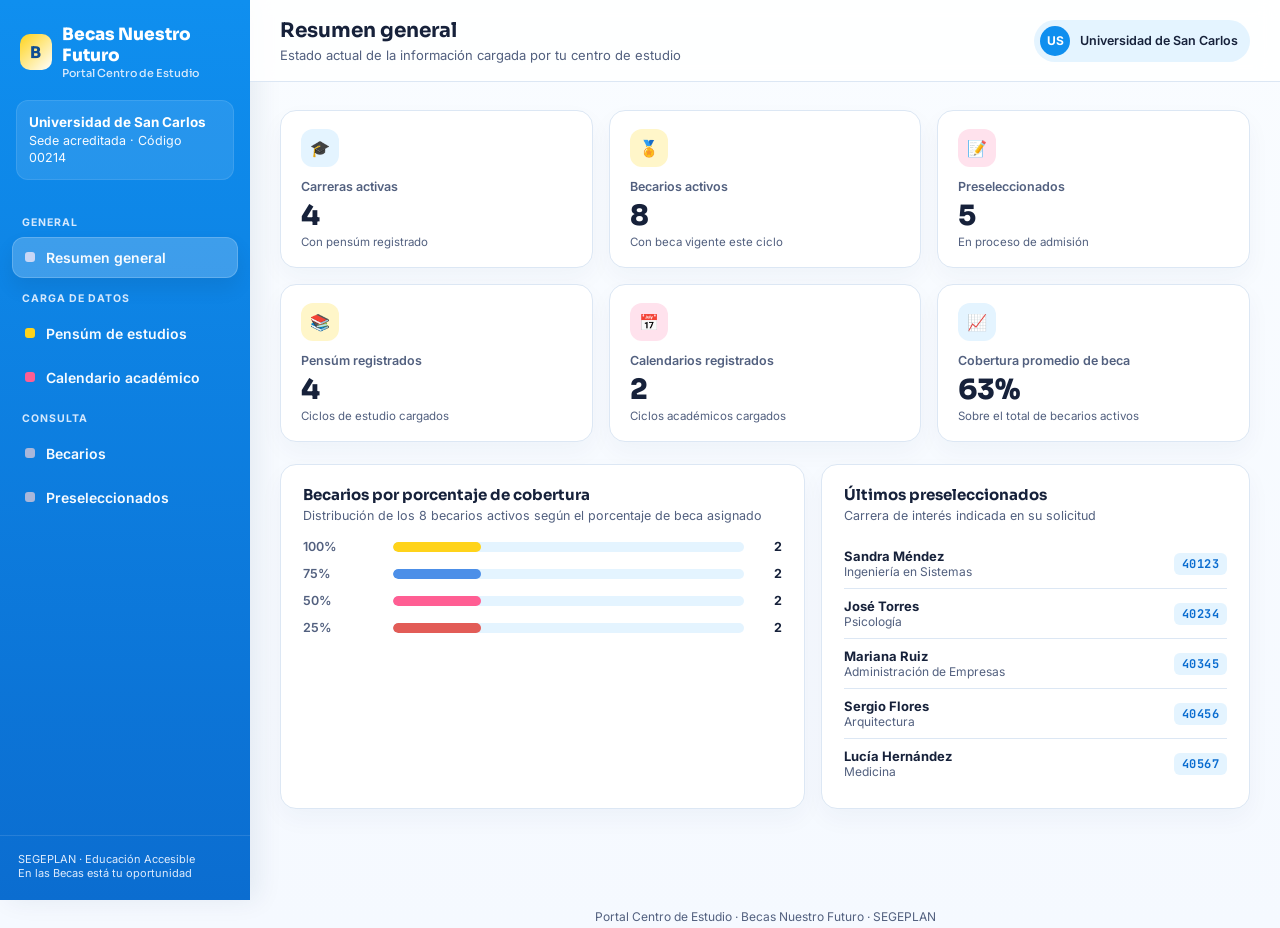
==== Actualizacion Pensum y Calendario/Pensum y Calendario.html @ 124d2e81 "Agregado Pensum y Calendario en otra Carpeta" ====
<!DOCTYPE html>
<html lang="es">
<head>
<meta charset="UTF-8">
<meta name="viewport" content="width=device-width, initial-scale=1.0">
<title>Centro de Estudio · Panel de Carga de Datos</title>
<link rel="preconnect" href="https://fonts.googleapis.com">
<link href="https://fonts.googleapis.com/css2?family=Sora:wght@400;600;700;800&family=Inter:wght@400;500;600;700&family=JetBrains+Mono:wght@500;600&display=swap" rel="stylesheet">
<style>
  :root{
    --navy:#0F8FEF;
    --navy-2:#0B6DD0;
    --navy-soft:#E4F4FF;
    --lime:#FFD31A;
    --lime-dark:#C79B00;
    --lime-soft:#FFF6C9;
    --orange:#FF5E93;
    --orange-dark:#D94B79;
    --orange-soft:#FFE2ED;
    --bg:#F6FAFF;
    --card:#FFFFFF;
    --text:#16213A;
    --muted:#52607F;
    --border:#DCE7F4;
    --danger:#E25C57;
    --radius:16px;
  }
  *{box-sizing:border-box;}
  html,body{margin:0;padding:0;}
  body{background:linear-gradient(180deg,#F9FCFF 0%, #F5F9FF 100%);color:var(--text);font-family:'Inter',sans-serif;-webkit-font-smoothing:antialiased;}
  h1,h2,h3,.brand,.stat-value{font-family:'Sora',sans-serif;}
  button,input,select,textarea{font-family:inherit;}
  button{cursor:pointer;}

  .app{display:flex;min-height:100vh;}
  .sidebar{width:250px;background:linear-gradient(180deg,var(--navy) 0%, var(--navy-2) 100%);color:#fff;display:flex;flex-direction:column;flex-shrink:0;position:sticky;top:0;height:100vh;box-shadow:8px 0 24px rgba(15,45,90,.08);}
  .brand{display:flex;align-items:center;gap:10px;padding:24px 20px 18px 20px;font-weight:800;font-size:17px;}
  .brand-badge{width:36px;height:36px;border-radius:10px;background:linear-gradient(135deg,var(--lime),#FFF);display:flex;align-items:center;justify-content:center;font-size:16px;font-weight:800;color:#0F4D92;}
  .brand small{display:block;font-size:11px;font-weight:500;color:#E3EFFD;opacity:.95;}
  .centro-chip{margin:2px 16px 16px 16px;padding:12px;background:rgba(255,255,255,.10);border:1px solid rgba(255,255,255,.10);border-radius:12px;color:#F7FBFF;font-size:12.5px;line-height:1.35;}
  .centro-chip b{display:block;font-size:13.5px;margin-bottom:2px;color:#fff;}
  nav{padding:6px 12px;flex:1;}
  .nav-label{margin:14px 10px 8px;font-size:10.5px;text-transform:uppercase;letter-spacing:1px;color:#E6F1FF;opacity:.92;font-weight:700;}
  .nav-item{display:flex;align-items:center;gap:11px;padding:11px 12px;margin:3px 0;border-radius:12px;font-size:14px;font-weight:600;color:#F7FBFF;border:1px solid transparent;transition:background .15s ease,color .15s ease,transform .15s ease;}
  .nav-item:hover{background:rgba(255,255,255,.14);transform:translateX(1px);}
  .nav-item.active{background:rgba(255,255,255,.20);border-color:rgba(255,255,255,.18);box-shadow:0 10px 20px rgba(0,0,0,.08);}
  .nav-dot{width:10px;height:10px;border-radius:3px;flex-shrink:0;}
  .dot-general{background:#C8D7F6;}
  .dot-lime{background:var(--lime);}
  .dot-orange{background:var(--orange);}
  .dot-muted{background:#A9B7DA;}
  .sidebar-foot{padding:16px 18px 20px;border-top:1px solid rgba(255,255,255,.12);font-size:11px;color:#E9F2FF;opacity:.95;}

  .main{flex:1;min-width:0;}
  .topbar{position:sticky;top:0;z-index:5;background:rgba(255,255,255,.84);backdrop-filter:blur(10px);border-bottom:1px solid var(--border);padding:18px 30px;display:flex;align-items:center;justify-content:space-between;gap:16px;}
  .topbar h1{margin:0;font-size:20px;}
  .topbar p{margin:4px 0 0;color:var(--muted);font-size:13px;}
  .user-pill{display:flex;align-items:center;gap:10px;background:var(--navy-soft);padding:6px 12px 6px 6px;border-radius:999px;}
  .user-avatar{width:30px;height:30px;border-radius:50%;background:var(--navy);color:#fff;display:flex;align-items:center;justify-content:center;font-weight:700;font-size:12px;}
  .user-pill span{font-size:12.5px;font-weight:600;}

  .view{display:none;padding:28px 30px 56px;}
  .view.active{display:block;}
  .stat-grid{display:grid;grid-template-columns:repeat(3,1fr);gap:16px;margin-bottom:22px;}
  .stat-card{background:var(--card);border:1px solid var(--border);border-radius:var(--radius);padding:18px 20px;box-shadow:0 10px 24px rgba(16,45,90,.04);}
  .stat-top{display:flex;align-items:flex-start;justify-content:space-between;}
  .stat-icon{width:38px;height:38px;border-radius:12px;display:flex;align-items:center;justify-content:center;font-size:16px;}
  .stat-label{font-size:12.5px;color:var(--muted);font-weight:600;margin:12px 0 4px;}
  .stat-value{font-size:28px;font-weight:800;}
  .stat-sub{font-size:11.5px;color:var(--muted);margin-top:2px;}

  .grid-2{display:grid;grid-template-columns:1.1fr .9fr;gap:16px;margin-bottom:22px;}
  .panel,.form-card,.table-card{background:var(--card);border:1px solid var(--border);border-radius:var(--radius);box-shadow:0 10px 24px rgba(16,45,90,.04);}
  .panel{padding:20px 22px;}
  .panel h3{margin:0 0 4px;font-size:15px;}
  .panel-sub{margin:0 0 16px;color:var(--muted);font-size:12.5px;}
  .tier-row{display:flex;align-items:center;gap:12px;margin-bottom:12px;}
  .tier-label{width:78px;font-size:12.5px;font-weight:600;color:var(--muted);flex-shrink:0;}
  .tier-track{flex:1;height:10px;background:var(--navy-soft);border-radius:999px;overflow:hidden;}
  .tier-fill{height:100%;border-radius:999px;}
  .tier-count{width:26px;text-align:right;font-size:12.5px;font-weight:700;flex-shrink:0;}
  .mini-list{list-style:none;margin:0;padding:0;}
  .mini-list li{display:flex;justify-content:space-between;align-items:center;padding:9px 0;border-bottom:1px solid var(--border);font-size:13px;gap:12px;}
  .mini-list li:last-child{border-bottom:none;}
  .mini-name{font-weight:700;}
  .mini-sub{color:var(--muted);font-size:12px;}

  .section-head{margin-bottom:18px;}
  .section-head h2{font-size:19px;margin:0 0 4px;}
  .section-head p{margin:0;color:var(--muted);font-size:13.5px;max-width:760px;}

  .form-card{padding:22px 24px;margin-bottom:22px;border-top:5px solid var(--navy);}
  .form-card.orange-top{border-top-color:var(--orange);}
  .form-card h3{margin:0 0 4px;font-size:15.5px;}
  .form-hint{margin:0 0 18px;color:var(--muted);font-size:12.5px;}
  .form-grid{display:grid;grid-template-columns:repeat(2,1fr);gap:16px 20px;}
  .form-section-title{grid-column:1/-1;display:flex;flex-direction:column;gap:4px;padding-top:2px;}
  .form-section-title strong{font-size:13px;font-weight:800;color:var(--navy-2);}
  .form-section-title span{font-size:11.5px;color:var(--muted);}
  .form-field{display:flex;flex-direction:column;gap:6px;}
  .form-field.full{grid-column:1/-1;}
  .form-field label{font-size:12.5px;font-weight:600;}
  .field-help{font-size:11px;color:var(--muted);font-weight:400;}
  .form-field input,.form-field select,.form-field textarea{width:100%;border:1.5px solid var(--border);border-radius:10px;padding:10px 12px;font-size:13.5px;background:#fff;color:var(--text);}
  .form-field textarea{resize:vertical;min-height:70px;}
  .form-field input:focus,.form-field select:focus,.form-field textarea:focus{outline:none;border-color:var(--navy-2);box-shadow:0 0 0 3px rgba(11,109,208,.12);}
  .form-actions{display:flex;justify-content:flex-end;gap:10px;margin-top:18px;}
  .btn{border:none;border-radius:10px;padding:10px 16px;font-size:13.5px;font-weight:700;}
  .btn-ghost{background:#fff;border:1.5px solid var(--border);color:var(--text);}
  .btn-ghost:hover{background:var(--navy-soft);}
  .btn-primary{background:var(--navy);color:#fff;}
  .btn-primary:hover{background:var(--navy-2);}
  .btn-primary.lime{background:var(--lime-dark);color:#fff;}
  .btn-primary.lime:hover{background:#ae8400;}
  .btn-primary.orange{background:var(--orange-dark);color:#fff;}
  .btn-primary.orange:hover{background:#ba3b68;}
  .btn-inline{border:1.5px dashed var(--border);background:#fff;color:var(--navy-2);border-radius:10px;padding:10px 14px;font-size:13px;font-weight:700;}
  .btn-inline:hover{background:var(--navy-soft);}

  .page-message{
    margin:0 0 14px;
    padding:12px 14px;
    border-radius:12px;
    font-size:13px;
    font-weight:600;
    border:1px solid transparent;
  }
  .page-message.info{background:#EEF7FF;border-color:#C9E3FF;color:#205B8F;}
  .page-message.success{background:#F0F9E8;border-color:#CDE8A9;color:#2F6D1A;}
  .page-message.error{background:#FFF1F1;border-color:#F5C1C1;color:#A33A3A;}

  .modal-overlay{
    position:fixed;inset:0;z-index:40;display:none;align-items:center;justify-content:center;
    background:rgba(8,18,36,.48);backdrop-filter:blur(4px);padding:20px;
  }
  .modal-overlay.open{display:flex;}
  .modal-card{
    width:min(520px,100%);
    background:#fff;
    border-radius:18px;
    border:1px solid var(--border);
    box-shadow:0 26px 70px rgba(0,0,0,.18);
    overflow:hidden;
  }
  .modal-head{padding:18px 20px 14px;border-bottom:1px solid var(--border);}
  .modal-head h3{margin:0;font-size:16px;}
  .modal-head p{margin:5px 0 0;color:var(--muted);font-size:12.5px;}
  .modal-body{padding:18px 20px;display:flex;flex-direction:column;gap:12px;}
  .modal-foot{padding:14px 20px 18px;border-top:1px solid var(--border);display:flex;justify-content:flex-end;gap:10px;}

  .calendar-builder{display:flex;flex-direction:column;gap:14px;}
  .calendar-event-list{display:flex;flex-direction:column;gap:12px;}
  .calendar-event{border:1px solid var(--border);border-radius:14px;background:#fff;padding:14px;}
  .calendar-event-head{display:flex;align-items:center;justify-content:space-between;gap:12px;margin-bottom:10px;}
  .calendar-event-title{display:flex;flex-direction:column;gap:2px;}
  .calendar-event-title strong{font-size:13.5px;color:var(--navy-2);}
  .calendar-event-title span{font-size:11.5px;color:var(--muted);}
  .calendar-event-grid{display:grid;grid-template-columns:1.1fr 1fr 1fr 1.2fr;gap:10px;}

  .table-card{overflow:hidden;}
  .table-card-head{display:flex;align-items:center;justify-content:space-between;padding:16px 22px;border-bottom:1px solid var(--border);}
  .table-card-head h3{margin:0;font-size:14.5px;}
  .count-pill{font-size:11.5px;font-weight:700;color:var(--muted);background:var(--navy-soft);padding:4px 10px;border-radius:999px;}
  table{width:100%;border-collapse:collapse;font-size:13px;}
  thead th{text-align:left;padding:11px 22px;font-size:11px;letter-spacing:.4px;text-transform:uppercase;color:var(--muted);font-weight:800;background:#FAFBFE;border-bottom:1px solid var(--border);white-space:nowrap;}
  tbody td{padding:13px 22px;border-bottom:1px solid var(--border);vertical-align:top;}
  tbody tr:last-child td{border-bottom:none;}
  tbody tr:hover{background:#FAFCFF;}
  .id-badge{font-family:'JetBrains Mono',monospace;font-size:12px;font-weight:700;background:var(--navy-soft);color:var(--navy-2);padding:3px 8px;border-radius:6px;letter-spacing:.5px;}
  .id-badge.lime{background:var(--lime-soft);color:var(--lime-dark);}
  .id-badge.orange{background:var(--orange-soft);color:var(--orange-dark);}
  .tag{display:inline-block;font-size:11.5px;font-weight:700;padding:3px 9px;border-radius:999px;}
  .tag-25{background:#FCEAEA;color:#BF4A43;}
  .tag-50{background:var(--orange-soft);color:var(--orange-dark);}
  .tag-75{background:#EAF3FE;color:#326FC7;}
  .tag-100{background:var(--lime-soft);color:var(--lime-dark);}
  .cell-muted{color:var(--muted);font-size:12.5px;}
  .cell-wrap{max-width:360px;white-space:normal;line-height:1.45;}
  .empty-row td{text-align:center;color:var(--muted);padding:26px;font-size:13px;}
  footer.foot-note{text-align:center;color:var(--muted);font-size:12px;padding:22px 0 4px;}

  @media (max-width:980px){
    .stat-grid{grid-template-columns:repeat(2,1fr);} .grid-2{grid-template-columns:1fr;} .form-grid{grid-template-columns:1fr;} .calendar-event-grid{grid-template-columns:1fr;}
  }
  @media (max-width:720px){
    .sidebar{position:fixed;left:-260px;transition:left .2s ease;z-index:20;} .view{padding:22px 16px 50px;} .topbar{padding:16px;} .stat-grid{grid-template-columns:1fr;}
  }
</style>
</head>
<body>
<div class="app">
  <aside class="sidebar">
    <div class="brand">
      <div class="brand-badge">B</div>
      <div>Becas Nuestro Futuro<small>Portal Centro de Estudio</small></div>
    </div>
    <div class="centro-chip"><b>Universidad de San Carlos</b>Sede acreditada · Código 00214</div>
    <nav>
      <div class="nav-label">General</div>
      <div class="nav-item active" data-view="dashboard"><span class="nav-dot dot-general"></span> Resumen general</div>
      <div class="nav-label">Carga de datos</div>
      <div class="nav-item" data-view="pensum"><span class="nav-dot dot-lime"></span> Pensúm de estudios</div>
      <div class="nav-item" data-view="calendario"><span class="nav-dot dot-orange"></span> Calendario académico</div>
      <div class="nav-label">Consulta</div>
      <div class="nav-item" data-view="becarios"><span class="nav-dot dot-muted"></span> Becarios</div>
      <div class="nav-item" data-view="preseleccionados"><span class="nav-dot dot-muted"></span> Preseleccionados</div>
    </nav>
    <div class="sidebar-foot">SEGEPLAN · Educación Accesible<br>En las Becas está tu oportunidad</div>
  </aside>

  <div class="main">
    <div class="topbar">
      <div><h1 id="topbarTitle">Resumen general</h1><p id="topbarSub">Estado actual de la información cargada por tu centro de estudio</p></div>
      <div class="user-pill"><div class="user-avatar">US</div><span>Universidad de San Carlos</span></div>
    </div>

    <section class="view active" id="view-dashboard">
      <div class="stat-grid">
        <div class="stat-card"><div class="stat-top"><div class="stat-icon" style="background:var(--navy-soft);">🎓</div></div><div class="stat-label">Carreras activas</div><div class="stat-value" id="statCarreras">4</div><div class="stat-sub">Con pensúm registrado</div></div>
        <div class="stat-card"><div class="stat-top"><div class="stat-icon" style="background:var(--lime-soft);">🏅</div></div><div class="stat-label">Becarios activos</div><div class="stat-value" id="statBecarios">8</div><div class="stat-sub">Con beca vigente este ciclo</div></div>
        <div class="stat-card"><div class="stat-top"><div class="stat-icon" style="background:var(--orange-soft);">📝</div></div><div class="stat-label">Preseleccionados</div><div class="stat-value" id="statPreseleccionados">5</div><div class="stat-sub">En proceso de admisión</div></div>
        <div class="stat-card"><div class="stat-top"><div class="stat-icon" style="background:var(--lime-soft);">📚</div></div><div class="stat-label">Pensúm registrados</div><div class="stat-value" id="statPensum">4</div><div class="stat-sub">Ciclos de estudio cargados</div></div>
        <div class="stat-card"><div class="stat-top"><div class="stat-icon" style="background:var(--orange-soft);">📅</div></div><div class="stat-label">Calendarios registrados</div><div class="stat-value" id="statCalendario">2</div><div class="stat-sub">Ciclos académicos cargados</div></div>
        <div class="stat-card"><div class="stat-top"><div class="stat-icon" style="background:var(--navy-soft);">📈</div></div><div class="stat-label">Cobertura promedio de beca</div><div class="stat-value">63%</div><div class="stat-sub">Sobre el total de becarios activos</div></div>
      </div>

      <div class="grid-2">
        <div class="panel">
          <h3>Becarios por porcentaje de cobertura</h3>
          <p class="panel-sub">Distribución de los 8 becarios activos según el porcentaje de beca asignado</p>
          <div class="tier-row"><div class="tier-label">100%</div><div class="tier-track"><div class="tier-fill" style="width:25%;background:var(--lime);"></div></div><div class="tier-count">2</div></div>
          <div class="tier-row"><div class="tier-label">75%</div><div class="tier-track"><div class="tier-fill" style="width:25%;background:#4C8FE8;"></div></div><div class="tier-count">2</div></div>
          <div class="tier-row"><div class="tier-label">50%</div><div class="tier-track"><div class="tier-fill" style="width:25%;background:var(--orange);"></div></div><div class="tier-count">2</div></div>
          <div class="tier-row"><div class="tier-label">25%</div><div class="tier-track"><div class="tier-fill" style="width:25%;background:var(--danger);"></div></div><div class="tier-count">2</div></div>
        </div>
        <div class="panel">
          <h3>Últimos preseleccionados</h3>
          <p class="panel-sub">Carrera de interés indicada en su solicitud</p>
          <ul class="mini-list" id="miniPreseleccionados"></ul>
        </div>
      </div>
    </section>

    <section class="view" id="view-pensum">
      <div class="section-head"><h2>Pensum de estudios</h2><p>Registra la estructura académica de cada carrera: duración del ciclo, cursos que lo integran y el contenido que se imparte. Esta información se usa como base para vincular el calendario académico.</p></div>
      <div class="form-card">
        <h3>Registrar nuevo pensum</h3>
        <p class="form-hint">Usa nombres simples para que el testeo sea más rápido y claro.</p>
        <div class="form-grid">
          <div class="form-section-title"><strong>1. Datos generales</strong><span>Información base de la carrera.</span></div>
          <div class="form-field"><label>Carrera o programa</label><select id="p-carrera"><option>Trabajo Social</option><option>Ingeniería en Sistemas</option><option>Medicina</option><option>Administración de Empresas</option><option>Ingeniería Civil</option><option>Psicología</option><option>Contaduría Pública</option><option>Derecho</option><option>Arquitectura</option><option>Ingeniería Industrial</option></select></div>
          <div class="form-field"><label>Jornada o plan de estudio</label><div style="display:flex;gap:8px;align-items:center;"><select id="p-plan"><option>diurno</option><option>nocturno</option><option>fin de semana</option></select><button class="btn-ghost" type="button" id="p-addPlan">Añadir</button></div></div>
          <div class="form-field"><label>Modalidad de clases</label><select id="p-modalidad"><option>Presencial</option><option>Virtual</option><option>Híbrida</option><option>Nocturno</option><option>Fin de semana</option></select></div>
          <div class="form-field">
            <label>Temporalidad de la carrera</label>
            <div style="display:grid;grid-template-columns:120px 1fr;gap:8px;align-items:center;">
              <input type="number" id="p-duracion-cantidad" min="1" step="1" placeholder="Ej. 4">
              <select id="p-duracion-unidad">
                <option value="años">años</option>
                <option value="semestres">semestres</option>
                <option value="cuatrimestres">cuatrimestres</option>
                <option value="trimestres">trimestres</option>
                <option value="bimestres">bimestres</option>
                <option value="meses">meses</option>
              </select>
            </div>
            <div style="display:grid;grid-template-columns:120px 1fr;gap:8px;align-items:center;margin-top:8px;">
              <input type="number" id="p-duracion-extra-cantidad" min="0" step="1" placeholder="Ej. 6">
              <select id="p-duracion-extra-unidad">
                <option value="">complemento opcional</option>
                <option value="años">años</option>
                <option value="semestres">semestres</option>
                <option value="cuatrimestres">cuatrimestres</option>
                <option value="trimestres">trimestres</option>
                <option value="bimestres">bimestres</option>
                <option value="meses">meses</option>
              </select>
            </div>
            <span class="field-help">Ejemplo: 4 años y 6 meses. Si no necesitas un complemento, deja la segunda fila vacía.</span>
          </div>
          <div class="form-field"><label>Tipo de ciclo académico</label><select id="p-ciclo"><option>Semestre</option><option>Bimestre</option><option>Trimestre</option><option>Cuatrimestre</option><option>Anual</option></select></div>
          <div class="form-field"><label>Ciclo dentro de la carrera</label><div style="display:flex;gap:8px;align-items:center;"><select id="p-noCiclo"><option>primero</option><option>segundo</option><option>tercero</option><option>cuarto</option><option>quinto</option></select><button class="btn-ghost" type="button" id="p-addNoCiclo">Añadir</button></div></div>
          <div class="form-section-title"><strong>2. Cursos y contenido</strong><span>Agrega los cursos que forman el ciclo y una descripción corta del contenido.</span></div>
          <div class="form-field full"><label>Cursos del ciclo <span class="field-help">(agrega uno por uno)</span></label><div id="p-coursesList"></div><div style="margin-top:8px;display:flex;gap:8px;flex-wrap:wrap;"><button class="btn-ghost" type="button" id="p-addCourse">Agregar curso</button><button class="btn-ghost" type="button" id="p-loadExample">Cargar ejemplo</button></div></div>
          <div class="form-field full"><label>Contenido del ciclo <span class="field-help">(temas generales incluidos)</span></label><textarea id="p-contenido" placeholder="Describe brevemente los temas que se desarrollan en este ciclo"></textarea></div>
        </div>
        <div class="form-actions"><button class="btn btn-ghost" onclick="clearForm('pensum')">Cancelar</button><button class="btn btn-primary lime" onclick="addPensum()">Guardar pensúm</button></div>
      </div>
      <div class="table-card"><div class="table-card-head"><h3>Pensum registrados</h3><span class="count-pill" id="pensumCount">4 registros</span></div><table><thead><tr><th>Código</th><th>Carrera</th><th>Plan</th><th>Modalidad</th><th>Tipo de ciclo</th><th>No. Ciclo</th><th>Temporalidad</th><th>Cursos</th><th>Contenido</th></tr></thead><tbody id="pensumBody"></tbody></table></div>
    </section>

    <section class="view" id="view-calendario">
      <div class="section-head"><h2>Calendario académico</h2><p>Registra solo lo necesario: matrícula, inscripción ordinaria, inscripción extraordinaria, pago de mensualidad, inicio de clases o evaluaciones. Cada fecha se agrega como un bloque independiente.</p></div>
      <div class="form-card orange-top">
        <h3>Agregar nuevo calendario</h3>
        <p class="form-hint">Llena la información base y luego agrega todas las fechas que necesites con el botón inferior.</p>
        <div id="calendarNotice" class="page-message info" hidden></div>
        <div class="form-grid calendar-builder">
          <div class="form-section-title"><strong>1. Datos base</strong><span>Identifica el calendario antes de agregar sus fechas.</span></div>
          <div class="form-field"><label>Año</label><input type="number" id="c-anio" placeholder="Ej. 2026"></div>
          <div class="form-field"><label>Jornada o plan de estudio</label><div style="display:flex;gap:8px;align-items:center;"><select id="c-plan"></select><button class="btn-ghost" type="button" id="c-addPlan">Añadir</button></div></div>
          <div class="form-field"><label>Centro de estudio / sede</label><div style="display:flex;gap:8px;align-items:center;"><select id="c-campus"><option>Sede</option><option>Campus Central</option><option>Sede Regional</option></select><button class="btn-ghost" type="button" id="c-addCampus">Añadir</button></div></div>
          <div class="form-field full"><label>Pensum que aplica <span class="field-help">(selecciona el pensum ya creado)</span></label><select id="c-pensum"></select></div>
          <div class="form-section-title"><strong>2. Fechas del calendario</strong><span>Agrega cada bloque con su tipo de fecha y, si aplica, un rango de inicio y fin.</span></div>
          <div id="calendarEventsList" class="calendar-event-list"></div>
          <div class="form-field full"><button class="btn-inline" type="button" id="c-addEvent">Agregar otra fecha o ciclo</button></div>
        </div>
        <div class="form-actions"><button class="btn btn-ghost" onclick="clearForm('calendario')">Cancelar</button><button class="btn btn-primary orange" onclick="addCalendario()">Guardar calendario</button></div>
      </div>
      <div class="table-card"><div class="table-card-head"><h3>Calendarios registrados</h3><span class="count-pill" id="calendarioCount">2 registros</span></div><table><thead><tr><th>Código</th><th>Año</th><th>Carrera</th><th>Plan</th><th>Sede</th><th>Pensúm relacionado</th><th>Fechas cargadas</th></tr></thead><tbody id="calendarioBody"></tbody></table></div>
    </section>

    <section class="view" id="view-becarios">
      <div class="section-head"><h2>Becarios</h2><p>Listado de referencia de los estudiantes con beca activa en tu centro de estudio, con el porcentaje de cobertura asignado.</p></div>
      <div class="table-card"><div class="table-card-head"><h3>Becarios activos</h3><span class="count-pill">8 registros</span></div><table><thead><tr><th>Código</th><th>Nombre</th><th>Carrera</th><th>Cobertura de beca</th></tr></thead><tbody id="becariosBody"></tbody></table></div>
    </section>

    <section class="view" id="view-preseleccionados">
      <div class="section-head"><h2>Preseleccionados</h2><p>Personas que indicaron interés en estudiar en tu centro de estudio y se encuentran en proceso de admisión. Aún no cuentan con beca asignada.</p></div>
      <div class="table-card"><div class="table-card-head"><h3>En proceso de admisión</h3><span class="count-pill">5 registros</span></div><table><thead><tr><th>Código</th><th>Nombre</th><th>Carrera de interés</th><th>Centro de estudio</th></tr></thead><tbody id="preseleccionadosBody"></tbody></table></div>
    </section>

    <footer class="foot-note">Portal Centro de Estudio · Becas Nuestro Futuro · SEGEPLAN</footer>
  </div>
</div>

<div class="modal-overlay" id="planModal" aria-hidden="true">
  <div class="modal-card" role="dialog" aria-modal="true" aria-labelledby="planModalTitle">
    <div class="modal-head">
      <h3 id="planModalTitle">Agregar jornada o plan</h3>
      <p>Escribe el nombre de la jornada para usarlo en el calendario.</p>
    </div>
    <div class="modal-body">
      <div class="form-field">
        <label>Nuevo plan de estudio</label>
        <input type="text" id="planModalInput" placeholder="Ej. fin de semana intensivo">
      </div>
    </div>
    <div class="modal-foot">
      <button class="btn btn-ghost" type="button" id="planModalCancel">Cancelar</button>
      <button class="btn btn-primary" type="button" id="planModalSave">Guardar jornada</button>
    </div>
  </div>
</div>

<script>
  const navItems = document.querySelectorAll('.nav-item');
  const titles = {
    dashboard: ['Resumen general','Estado actual de la información cargada por tu centro de estudio'],
    pensum: ['Pensúm de estudios','Estructura académica de tus carreras'],
    calendario: ['Calendario académico','Fechas clave de cada ciclo académico'],
    becarios: ['Becarios','Estudiantes con beca activa en tu centro de estudio'],
    preseleccionados: ['Preseleccionados','Personas en proceso de admisión']
  };

  navItems.forEach(item=>{
    item.addEventListener('click', ()=>{
      navItems.forEach(i=>i.classList.remove('active'));
      item.classList.add('active');
      document.querySelectorAll('.view').forEach(v=>v.classList.remove('active'));
      const key = item.dataset.view;
      document.getElementById('view-'+key).classList.add('active');
      document.getElementById('topbarTitle').textContent = titles[key][0];
      document.getElementById('topbarSub').textContent = titles[key][1];
    });
  });

  const pensumData = [
    {id:'10012', carrera:'Trabajo Social', plan:'fin de semana', modalidad:'Presencial', ciclo:'Semestre', noCiclo:'primero', duracion:'6 meses', cursos:'Trabajo Social I, Metodología de Investigación, Ética Profesional', contenido:'Fundamentos del trabajo social, proyectos comunitarios y técnicas de intervención.'},
    {id:'10023', carrera:'Ingeniería en Sistemas', plan:'diurno', modalidad:'Híbrida', ciclo:'Cuatrimestre', noCiclo:'primero', duracion:'4 meses', cursos:'Programación, Bases de Datos, Matemáticas Discretas', contenido:'Algoritmos, modelado de datos y desarrollo de soluciones de software.'},
    {id:'10034', carrera:'Administración de Empresas', plan:'nocturno', modalidad:'Presencial', ciclo:'Semestre', noCiclo:'primero', duracion:'6 meses', cursos:'Contabilidad, Marketing, Finanzas I', contenido:'Gestión administrativa, finanzas básicas y comunicación empresarial.'},
    {id:'10045', carrera:'Psicología', plan:'diurno', modalidad:'Presencial', ciclo:'Anual', noCiclo:'primero', duracion:'12 meses', cursos:'Psicología General, Desarrollo Humano, Técnicas de Entrevista', contenido:'Bases de la psicología clínica, social y evaluación de casos.'}
  ];

  const calendarioData = [
    {id:'20011', anio:'2026', carrera:'Trabajo Social', plan:'fin de semana', campus:'Sede', pensumRef:'10012 · Trabajo Social', eventos:[
      {tipo:'Matrícula', desde:'2026-01-01', hasta:'2026-01-12', nota:'Semestre 1'},
      {tipo:'Inscripción ordinaria', desde:'2025-12-20', hasta:'2025-12-30', nota:'Semestre 1'},
      {tipo:'Pago de mensualidad', desde:'2026-02-01', hasta:'2026-04-30', nota:'Semestre 1'},
      {tipo:'Evaluaciones', desde:'2026-05-24', hasta:'2026-05-28', nota:'Semestre 1'},
      {tipo:'Inicio de clases', desde:'2026-07-05', hasta:'2026-07-05', nota:'Semestre 2'}
    ]},
    {id:'20022', anio:'2026', carrera:'Ingeniería en Sistemas', plan:'diurno', campus:'Campus Central', pensumRef:'10023 · Ingeniería en Sistemas', eventos:[
      {tipo:'Matrícula', desde:'2026-01-15', hasta:'2026-01-30', nota:'Semestre 1'},
      {tipo:'Inscripción extraordinaria', desde:'2026-01-26', hasta:'2026-01-28', nota:'Semestre 1'},
      {tipo:'Pago de mensualidad', desde:'2026-02-01', hasta:'2026-04-30', nota:'Semestre 1'},
      {tipo:'Evaluaciones', desde:'2026-05-15', hasta:'2026-05-22', nota:'Semestre 1'},
      {tipo:'Inicio de clases', desde:'2026-08-03', hasta:'2026-08-03', nota:'Semestre 2'}
    ]}
  ];

  const becariosData = [
    {id:'30123', nombre:'Ana Pérez', carrera:'Ingeniería en Sistemas', pct:100},
    {id:'30234', nombre:'Luis Gómez', carrera:'Trabajo Social', pct:100},
    {id:'30345', nombre:'María López', carrera:'Administración de Empresas', pct:75},
    {id:'30456', nombre:'Carlos Ramírez', carrera:'Ingeniería Civil', pct:75},
    {id:'30567', nombre:'Fernanda Castillo', carrera:'Psicología', pct:50},
    {id:'30678', nombre:'Jorge Rodríguez', carrera:'Contaduría Pública', pct:50},
    {id:'30789', nombre:'Paola Cruz', carrera:'Derecho', pct:25},
    {id:'30890', nombre:'David Morales', carrera:'Arquitectura', pct:25}
  ];

  const preseleccionadosData = [
    {id:'40123', nombre:'Sandra Méndez', carrera:'Ingeniería en Sistemas', centro:'Universidad de San Carlos'},
    {id:'40234', nombre:'José Torres', carrera:'Psicología', centro:'Universidad Mariano Gálvez'},
    {id:'40345', nombre:'Mariana Ruiz', carrera:'Administración de Empresas', centro:'Universidad Rafael Landívar'},
    {id:'40456', nombre:'Sergio Flores', carrera:'Arquitectura', centro:'Universidad Panamericana'},
    {id:'40567', nombre:'Lucía Hernández', carrera:'Medicina', centro:'Universidad de San Carlos'}
  ];

  function randomId(){ return String(Math.floor(10000 + Math.random()*89999)); }
  function formatDate(d){ if(!d) return '—'; const [y,m,day] = d.split('-'); return `${day}/${m}/${y}`; }
  function showCalendarMessage(text, type = 'info'){
    const message = document.getElementById('calendarNotice');
    if(!message) return;
    message.textContent = text;
    message.className = `page-message ${type}`;
    message.hidden = false;
  }

  function hideCalendarMessage(){
    const message = document.getElementById('calendarNotice');
    if(message) message.hidden = true;
  }

  function openPlanModal(){
    const modal = document.getElementById('planModal');
    const input = document.getElementById('planModalInput');
    if(modal){
      modal.classList.add('open');
      modal.setAttribute('aria-hidden', 'false');
    }
    if(input){
      input.value = '';
      setTimeout(()=> input.focus(), 0);
    }
  }

  function closePlanModal(){
    const modal = document.getElementById('planModal');
    if(modal){
      modal.classList.remove('open');
      modal.setAttribute('aria-hidden', 'true');
    }
  }

  function durationToMonths(cantidad, unidad, extraCantidad = '', extraUnidad = ''){
    const factors = {
      años: 12,
      semestres: 6,
      cuatrimestres: 4,
      trimestres: 3,
      bimestres: 2,
      meses: 1
    };
    const primary = Number(cantidad);
    if(!Number.isFinite(primary) || primary <= 0) return '';
    const primaryMonths = Math.round(primary * (factors[unidad] || 1));
    const extraValue = Number(extraCantidad);
    const extraMonths = Number.isFinite(extraValue) && extraValue > 0 && extraUnidad ? Math.round(extraValue * (factors[extraUnidad] || 1)) : 0;
    return `${primaryMonths + extraMonths} meses aprox.`;
  }

  function formatDurationText(cantidad, unidad, extraCantidad = '', extraUnidad = ''){
    const mainText = `${cantidad} ${unidad}`;
    const hasExtra = Number(extraCantidad) > 0 && extraUnidad;
    if(!hasExtra) return mainText;
    return `${mainText} y ${extraCantidad} ${extraUnidad}`;
  }

  function renderPensum(){
    const body = document.getElementById('pensumBody');
    body.innerHTML = pensumData.length ? '' : '<tr class="empty-row"><td colspan="9">Todavía no hay pensúm registrados.</td></tr>';
    pensumData.forEach(p=>{
      const temporalidad = p.duracionMeses ? `${p.duracion} · ${p.duracionMeses}` : p.duracion;
      body.innerHTML += `<tr><td><span class="id-badge lime">${p.id}</span></td><td>${p.carrera}</td><td>${p.plan}</td><td>${p.modalidad}</td><td>${p.ciclo}</td><td>${p.noCiclo}</td><td>${temporalidad}</td><td class="cell-wrap">${p.cursos}</td><td class="cell-wrap cell-muted">${p.contenido}</td></tr>`;
    });
    document.getElementById('pensumCount').textContent = pensumData.length + ' registros';
    document.getElementById('statPensum').textContent = pensumData.length;
    renderPensumOptions();
    updatePlanOptions();
  }

  function renderPensumOptions(){ const sel = document.getElementById('c-pensum'); if(sel) sel.innerHTML = pensumData.map(p=>`<option value="${p.id} · ${p.carrera}">${p.id} · ${p.carrera} (${p.ciclo})</option>`).join(''); }
  function updatePlanOptions(){ const plans = Array.from(new Set(pensumData.map(p=>p.plan).filter(Boolean))); const cplan = document.getElementById('c-plan'); const pplan = document.getElementById('p-plan'); if(cplan) cplan.innerHTML = plans.map(x=>`<option>${x}</option>`).join('') || '<option>fin de semana</option>'; if(pplan) pplan.innerHTML = plans.map(x=>`<option>${x}</option>`).join('') || '<option>fin de semana</option>'; }

  function renderCalendario(){
    const body = document.getElementById('calendarioBody');
    body.innerHTML = calendarioData.length ? '' : '<tr class="empty-row"><td colspan="7">Todavía no hay calendarios registrados.</td></tr>';
    calendarioData.forEach(c=>{ const events = (c.eventos || []).map(ev => `${ev.tipo}: ${formatDate(ev.desde)}${ev.hasta ? ' - ' + formatDate(ev.hasta) : ''}${ev.nota ? ' · ' + ev.nota : ''}`).join('<br>'); body.innerHTML += `<tr><td><span class="id-badge orange">${c.id}</span></td><td>${c.anio}</td><td>${c.carrera}</td><td>${c.plan}</td><td>${c.campus}</td><td class="cell-muted">${c.pensumRef}</td><td class="cell-wrap">${events}</td></tr>`; });
    document.getElementById('calendarioCount').textContent = calendarioData.length + ' registros';
    document.getElementById('statCalendario').textContent = calendarioData.length;
  }

  function renderBecarios(){ document.getElementById('becariosBody').innerHTML = becariosData.map(b=>`<tr><td><span class="id-badge">${b.id}</span></td><td>${b.nombre}</td><td>${b.carrera}</td><td><span class="tag tag-${b.pct}">${b.pct}% de cobertura</span></td></tr>`).join(''); }
  function renderPreseleccionados(){ document.getElementById('preseleccionadosBody').innerHTML = preseleccionadosData.map(p=>`<tr><td><span class="id-badge">${p.id}</span></td><td>${p.nombre}</td><td>${p.carrera}</td><td class="cell-muted">${p.centro}</td></tr>`).join(''); const mini = document.getElementById('miniPreseleccionados'); if(mini) mini.innerHTML = preseleccionadosData.slice(0,5).map(p=>`<li><div><div class="mini-name">${p.nombre}</div><div class="mini-sub">${p.carrera}</div></div><span class="id-badge">${p.id}</span></li>`).join(''); }

  function createPensumCourseRow(value=''){ const row = document.createElement('div'); row.className = 'tier-row'; row.style.display = 'flex'; row.style.gap = '8px'; const input = document.createElement('input'); input.type = 'text'; input.placeholder = 'Nombre del curso'; input.value = value; input.style.flex = '1'; const rem = document.createElement('button'); rem.type = 'button'; rem.className = 'btn-ghost'; rem.textContent = 'Eliminar'; rem.addEventListener('click', ()=> row.remove()); row.appendChild(input); row.appendChild(rem); return row; }
  function createCalendarEventRow(tipo='Matrícula', desde='', hasta='', nota=''){ const row = document.createElement('div'); row.className = 'calendar-event'; row.innerHTML = `<div class="calendar-event-head"><div class="calendar-event-title"><strong>Fecha o ciclo</strong><span>Agrega un bloque de fechas para matrícula, inscripción, pago o evaluaciones.</span></div><button type="button" class="btn-ghost remove-event">Eliminar</button></div><div class="calendar-event-grid"><div class="form-field"><label>Tipo de fecha</label><select class="event-tipo"><option>Matrícula</option><option>Inscripción ordinaria</option><option>Inscripción extraordinaria</option><option>Pago de mensualidad</option><option>Inicio de clases</option><option>Evaluaciones</option></select></div><div class="form-field"><label>Fecha inicio</label><input type="date" class="event-desde"></div><div class="form-field"><label>Fecha final</label><input type="date" class="event-hasta"></div><div class="form-field"><label>Observación</label><input type="text" class="event-nota" placeholder="Ej. Semestre 1 / bloque 1"></div></div>`; row.querySelector('.event-tipo').value = tipo; row.querySelector('.event-desde').value = desde; row.querySelector('.event-hasta').value = hasta; row.querySelector('.event-nota').value = nota; row.querySelector('.remove-event').addEventListener('click', ()=>{ const list = document.getElementById('calendarEventsList'); if(list.children.length > 1) row.remove(); }); return row; }

  function initPensumCourses(){ const list = document.getElementById('p-coursesList'); const addBtn = document.getElementById('p-addCourse'); const loadBtn = document.getElementById('p-loadExample'); if(list && list.children.length === 0) list.appendChild(createPensumCourseRow()); if(addBtn && !addBtn._wired){ addBtn.addEventListener('click', ()=> list.appendChild(createPensumCourseRow())); addBtn._wired = true; } if(loadBtn && !loadBtn._wired){ loadBtn.addEventListener('click', ()=>{ document.getElementById('p-carrera').value = 'Trabajo Social'; document.getElementById('p-plan').value = 'fin de semana'; document.getElementById('p-modalidad').value = 'Presencial'; document.getElementById('p-duracion').value = '5 años'; document.getElementById('p-ciclo').value = 'Semestre'; document.getElementById('p-noCiclo').value = 'primero'; document.getElementById('p-contenido').value = 'Contenido base del ciclo para prueba.'; list.innerHTML = ''; list.appendChild(createPensumCourseRow('Estrategias de Comunicación Lingüística')); list.appendChild(createPensumCourseRow('Fundamentos del trabajo social')); }); loadBtn._wired = true; } }
  function initCalendarEvents(){ const list = document.getElementById('calendarEventsList'); const addBtn = document.getElementById('c-addEvent'); if(list && list.children.length === 0) list.appendChild(createCalendarEventRow()); if(addBtn && !addBtn._wired){ addBtn.addEventListener('click', ()=> list.appendChild(createCalendarEventRow())); addBtn._wired = true; } }
  function wireLookupButtons(){ const wire = (id, promptText, targetId) => { const btn = document.getElementById(id); if(btn && !btn._wired){ btn.addEventListener('click', ()=>{ const sel = document.getElementById(targetId); const v = prompt(promptText); if(v && v.trim()){ const opt = document.createElement('option'); opt.textContent = v.trim(); sel.appendChild(opt); sel.value = v.trim(); } }); btn._wired = true; } }; wire('p-addPlan','Nombre del nuevo plan:','p-plan'); wire('p-addNoCiclo','Nombre del nuevo ciclo (ej. sexto):','p-noCiclo'); const cAddPlan = document.getElementById('c-addPlan'); if(cAddPlan && !cAddPlan._wired){ cAddPlan.addEventListener('click', openPlanModal); cAddPlan._wired = true; } wire('c-addCampus','Nombre del nuevo campus/sede:','c-campus'); }

  function addPensum(){ const pCoursesList = document.getElementById('p-coursesList'); const carrera = document.getElementById('p-carrera').value; const plan = document.getElementById('p-plan').value.trim(); const modalidad = document.getElementById('p-modalidad').value; const ciclo = document.getElementById('p-ciclo').value; const noCiclo = document.getElementById('p-noCiclo').value.trim(); const cantidad = document.getElementById('p-duracion-cantidad').value.trim(); const unidad = document.getElementById('p-duracion-unidad').value; const extraCantidad = document.getElementById('p-duracion-extra-cantidad').value.trim(); const extraUnidad = document.getElementById('p-duracion-extra-unidad').value; const contenido = document.getElementById('p-contenido').value.trim(); const courses = Array.from(document.querySelectorAll('#p-coursesList input[type=text]')).map(i=>i.value.trim()).filter(Boolean); const temporalidad = formatDurationText(cantidad, unidad, extraCantidad, extraUnidad); if(!temporalidad || courses.length === 0){ alert('Completa la temporalidad y agrega al menos un curso antes de guardar.'); return; } pensumData.push({id:randomId(), carrera, plan, modalidad, ciclo, noCiclo, duracion:temporalidad, duracionMeses:durationToMonths(cantidad, unidad, extraCantidad, extraUnidad), cursos:courses.join(', '), contenido:contenido || 'Sin descripción registrada.'}); renderPensum(); clearForm('pensum'); if(pCoursesList){ pCoursesList.innerHTML = ''; pCoursesList.appendChild(createPensumCourseRow()); } }
  function clearForm(type){ if(type === 'pensum'){ document.getElementById('p-duracion-cantidad').value = ''; document.getElementById('p-duracion-unidad').selectedIndex = 0; document.getElementById('p-duracion-extra-cantidad').value = ''; document.getElementById('p-duracion-extra-unidad').selectedIndex = 0; document.getElementById('p-contenido').value = ''; document.getElementById('p-plan').selectedIndex = 0; document.getElementById('p-noCiclo').selectedIndex = 0; document.getElementById('p-modalidad').selectedIndex = 0; const list = document.getElementById('p-coursesList'); if(list){ list.innerHTML = ''; list.appendChild(createPensumCourseRow()); } return; } document.getElementById('c-anio').value = ''; document.getElementById('c-plan').selectedIndex = 0; document.getElementById('c-campus').selectedIndex = 0; document.getElementById('c-pensum').selectedIndex = 0; const list = document.getElementById('calendarEventsList'); if(list){ list.innerHTML = ''; list.appendChild(createCalendarEventRow()); } hideCalendarMessage(); }

  const planModal = document.getElementById('planModal');
  const planModalInput = document.getElementById('planModalInput');
  const planModalCancel = document.getElementById('planModalCancel');
  const planModalSave = document.getElementById('planModalSave');
  if(planModal){
    planModal.addEventListener('click', (event)=>{ if(event.target === planModal) closePlanModal(); });
  }
  if(planModalCancel) planModalCancel.addEventListener('click', closePlanModal);
  if(planModalSave) planModalSave.addEventListener('click', ()=>{
    const value = planModalInput.value.trim();
    if(!value){ showCalendarMessage('Escribe un nombre para la jornada antes de guardar.', 'error'); return; }
    const select = document.getElementById('c-plan');
    const option = document.createElement('option');
    option.textContent = value;
    select.appendChild(option);
    select.value = value;
    closePlanModal();
    showCalendarMessage(`Jornada agregada: ${value}`, 'info');
  });

  initPensumCourses();
  initCalendarEvents();
  wireLookupButtons();
  renderPensum();
  renderCalendario();
  renderBecarios();
  renderPreseleccionados();
</script>
</body>
</html>
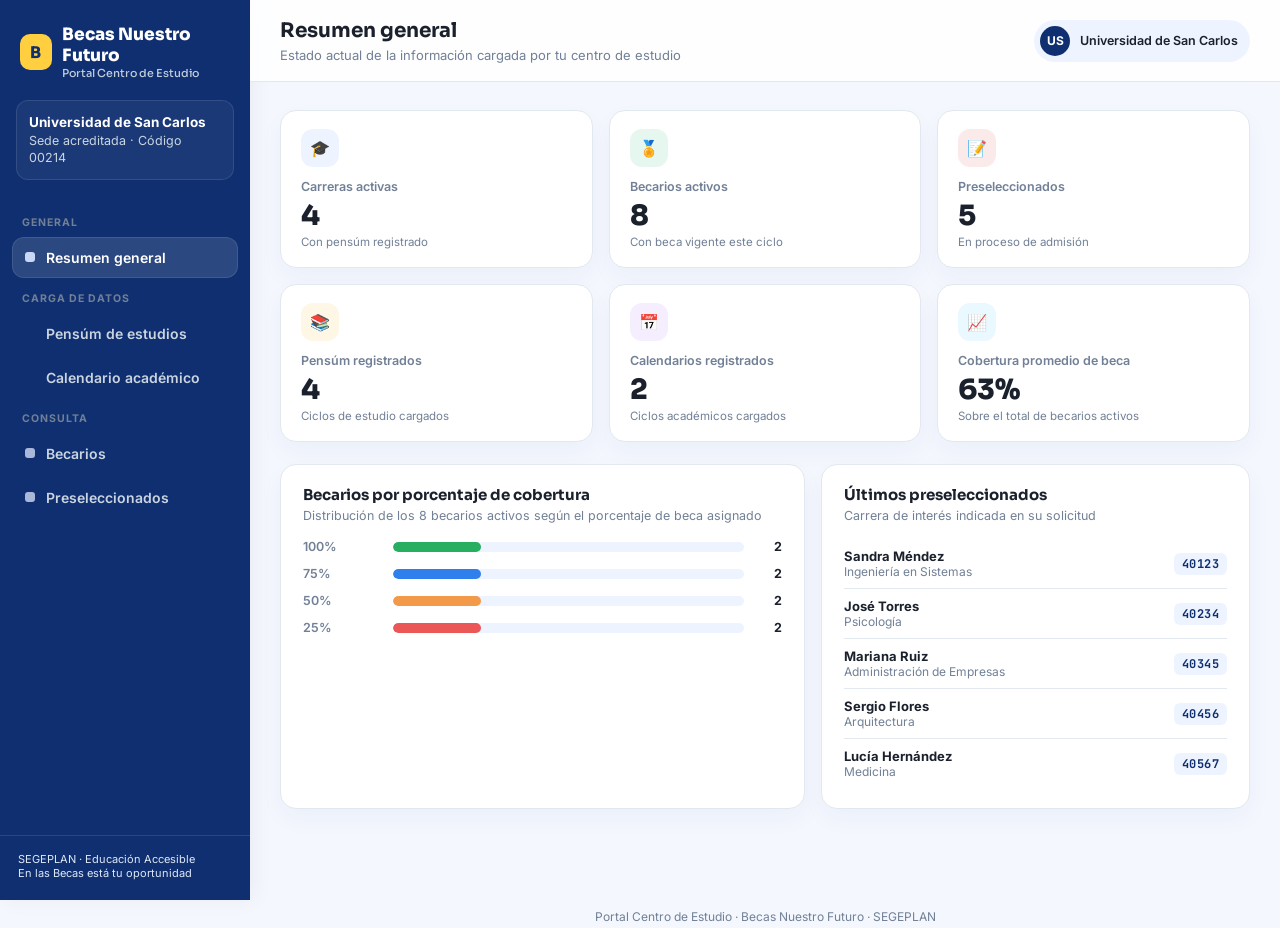
==== commit cb09054d: "Actualizacion Colores a Pensum y Calendario" ====
--- a/Actualizacion Pensum y Calendario/Pensum y Calendario.html
+++ b/Actualizacion Pensum y Calendario/Pensum y Calendario.html
@@ -7,43 +7,49 @@
 <link rel="preconnect" href="https://fonts.googleapis.com">
 <link href="https://fonts.googleapis.com/css2?family=Sora:wght@400;600;700;800&family=Inter:wght@400;500;600;700&family=JetBrains+Mono:wght@500;600&display=swap" rel="stylesheet">
 <style>
-  :root{
-    --navy:#0F8FEF;
-    --navy-2:#0B6DD0;
-    --navy-soft:#E4F4FF;
-    --lime:#FFD31A;
-    --lime-dark:#C79B00;
-    --lime-soft:#FFF6C9;
-    --orange:#FF5E93;
-    --orange-dark:#D94B79;
-    --orange-soft:#FFE2ED;
-    --bg:#F6FAFF;
-    --card:#FFFFFF;
-    --text:#16213A;
-    --muted:#52607F;
-    --border:#DCE7F4;
-    --danger:#E25C57;
+    :root{
+    --navy:#0f2f70; /* Azul oscuro profundo del sidebar */
+    --navy-2:#0b2459;
+    --navy-soft:#eef4ff;
+    --accent-blue:#2f80ed;
+    --accent-blue-soft:#eef4ff;
+    --accent-green:#27ae60;
+    --accent-green-soft:#e6f7ef;
+    --accent-red:#eb5757;
+    --accent-red-soft:#fbeaea;
+    --accent-yellow:#f2994a;
+    --accent-yellow-soft:#fff7e6;
+    --accent-purple:#9b51e0;
+    --accent-purple-soft:#f5eeff;
+    --accent-cyan:#2d9cdb;
+    --accent-cyan-soft:#eaf8ff;
+    --bg:#f4f7fe; /* Fondo gris/azul claro de la imagen */
+    --card:#ffffff;
+    --text:#1a202c;
+    --muted:#718096;
+    --border:#e2e8f0;
+    --danger:#e53e3e;
     --radius:16px;
   }
   *{box-sizing:border-box;}
   html,body{margin:0;padding:0;}
-  body{background:linear-gradient(180deg,#F9FCFF 0%, #F5F9FF 100%);color:var(--text);font-family:'Inter',sans-serif;-webkit-font-smoothing:antialiased;}
+  body{background:var(--bg);color:var(--text);font-family:'Inter',sans-serif;-webkit-font-smoothing:antialiased;}
   h1,h2,h3,.brand,.stat-value{font-family:'Sora',sans-serif;}
   button,input,select,textarea{font-family:inherit;}
   button{cursor:pointer;}
 
   .app{display:flex;min-height:100vh;}
-  .sidebar{width:250px;background:linear-gradient(180deg,var(--navy) 0%, var(--navy-2) 100%);color:#fff;display:flex;flex-direction:column;flex-shrink:0;position:sticky;top:0;height:100vh;box-shadow:8px 0 24px rgba(15,45,90,.08);}
+    .sidebar{width:250px;background:var(--navy);color:#fff;display:flex;flex-direction:column;flex-shrink:0;position:sticky;top:0;height:100vh;box-shadow:4px 0 20px rgba(0,0,0,.05);}
   .brand{display:flex;align-items:center;gap:10px;padding:24px 20px 18px 20px;font-weight:800;font-size:17px;}
-  .brand-badge{width:36px;height:36px;border-radius:10px;background:linear-gradient(135deg,var(--lime),#FFF);display:flex;align-items:center;justify-content:center;font-size:16px;font-weight:800;color:#0F4D92;}
-  .brand small{display:block;font-size:11px;font-weight:500;color:#E3EFFD;opacity:.95;}
-  .centro-chip{margin:2px 16px 16px 16px;padding:12px;background:rgba(255,255,255,.10);border:1px solid rgba(255,255,255,.10);border-radius:12px;color:#F7FBFF;font-size:12.5px;line-height:1.35;}
+  .brand-badge{width:36px;height:36px;border-radius:10px;background:#ffcf3f;display:flex;align-items:center;justify-content:center;font-size:16px;font-weight:800;color:var(--navy);}
+  .brand small{display:block;font-size:11px;font-weight:500;color:#cbd5e0;opacity:.95;}
+  .centro-chip{margin:2px 16px 16px 16px;padding:12px;background:rgba(255,255,255,.05);border:1px solid rgba(255,255,255,.10);border-radius:12px;color:#cbd5e0;font-size:12.5px;line-height:1.35;}
   .centro-chip b{display:block;font-size:13.5px;margin-bottom:2px;color:#fff;}
   nav{padding:6px 12px;flex:1;}
-  .nav-label{margin:14px 10px 8px;font-size:10.5px;text-transform:uppercase;letter-spacing:1px;color:#E6F1FF;opacity:.92;font-weight:700;}
-  .nav-item{display:flex;align-items:center;gap:11px;padding:11px 12px;margin:3px 0;border-radius:12px;font-size:14px;font-weight:600;color:#F7FBFF;border:1px solid transparent;transition:background .15s ease,color .15s ease,transform .15s ease;}
-  .nav-item:hover{background:rgba(255,255,255,.14);transform:translateX(1px);}
-  .nav-item.active{background:rgba(255,255,255,.20);border-color:rgba(255,255,255,.18);box-shadow:0 10px 20px rgba(0,0,0,.08);}
+  .nav-label{margin:14px 10px 8px;font-size:10.5px;text-transform:uppercase;letter-spacing:1px;color:#718096;font-weight:700;}
+  .nav-item{display:flex;align-items:center;gap:11px;padding:11px 12px;margin:3px 0;border-radius:12px;font-size:14px;font-weight:600;color:#cbd5e0;border:1px solid transparent;transition:all .15s ease;}
+  .nav-item:hover{background:rgba(255,255,255,.08);color:#fff;}
+  .nav-item.active{background:rgba(255,255,255,.12);color:#fff;border-color:rgba(255,255,255,.10);}
   .nav-dot{width:10px;height:10px;border-radius:3px;flex-shrink:0;}
   .dot-general{background:#C8D7F6;}
   .dot-lime{background:var(--lime);}
@@ -108,12 +114,12 @@
   .btn{border:none;border-radius:10px;padding:10px 16px;font-size:13.5px;font-weight:700;}
   .btn-ghost{background:#fff;border:1.5px solid var(--border);color:var(--text);}
   .btn-ghost:hover{background:var(--navy-soft);}
-  .btn-primary{background:var(--navy);color:#fff;}
+    .btn-primary{background:var(--navy);color:#fff;}
   .btn-primary:hover{background:var(--navy-2);}
-  .btn-primary.lime{background:var(--lime-dark);color:#fff;}
-  .btn-primary.lime:hover{background:#ae8400;}
-  .btn-primary.orange{background:var(--orange-dark);color:#fff;}
-  .btn-primary.orange:hover{background:#ba3b68;}
+  .btn-primary.lime{background:var(--accent-green);color:#fff;}
+  .btn-primary.lime:hover{background:#1e8449;}
+  .btn-primary.orange{background:var(--accent-red);color:#fff;}
+  .btn-primary.orange:hover{background:#c0392b;}
   .btn-inline{border:1.5px dashed var(--border);background:#fff;color:var(--navy-2);border-radius:10px;padding:10px 14px;font-size:13px;font-weight:700;}
   .btn-inline:hover{background:var(--navy-soft);}
 
@@ -166,14 +172,14 @@
   tbody td{padding:13px 22px;border-bottom:1px solid var(--border);vertical-align:top;}
   tbody tr:last-child td{border-bottom:none;}
   tbody tr:hover{background:#FAFCFF;}
-  .id-badge{font-family:'JetBrains Mono',monospace;font-size:12px;font-weight:700;background:var(--navy-soft);color:var(--navy-2);padding:3px 8px;border-radius:6px;letter-spacing:.5px;}
-  .id-badge.lime{background:var(--lime-soft);color:var(--lime-dark);}
-  .id-badge.orange{background:var(--orange-soft);color:var(--orange-dark);}
+    .id-badge{font-family:'JetBrains Mono',monospace;font-size:12px;font-weight:700;background:var(--navy-soft);color:var(--navy);padding:3px 8px;border-radius:6px;letter-spacing:.5px;}
+  .id-badge.lime{background:var(--accent-green-soft);color:var(--accent-green);}
+  .id-badge.orange{background:var(--accent-red-soft);color:var(--accent-red);}
   .tag{display:inline-block;font-size:11.5px;font-weight:700;padding:3px 9px;border-radius:999px;}
-  .tag-25{background:#FCEAEA;color:#BF4A43;}
-  .tag-50{background:var(--orange-soft);color:var(--orange-dark);}
-  .tag-75{background:#EAF3FE;color:#326FC7;}
-  .tag-100{background:var(--lime-soft);color:var(--lime-dark);}
+  .tag-25{background:var(--accent-red-soft);color:var(--accent-red);}
+  .tag-50{background:var(--accent-yellow-soft);color:var(--accent-yellow);}
+  .tag-75{background:var(--accent-blue-soft);color:var(--accent-blue);}
+  .tag-100{background:var(--accent-green-soft);color:var(--accent-green);}
   .cell-muted{color:var(--muted);font-size:12.5px;}
   .cell-wrap{max-width:360px;white-space:normal;line-height:1.45;}
   .empty-row td{text-align:center;color:var(--muted);padding:26px;font-size:13px;}
@@ -215,23 +221,23 @@
     </div>
 
     <section class="view active" id="view-dashboard">
-      <div class="stat-grid">
-        <div class="stat-card"><div class="stat-top"><div class="stat-icon" style="background:var(--navy-soft);">🎓</div></div><div class="stat-label">Carreras activas</div><div class="stat-value" id="statCarreras">4</div><div class="stat-sub">Con pensúm registrado</div></div>
-        <div class="stat-card"><div class="stat-top"><div class="stat-icon" style="background:var(--lime-soft);">🏅</div></div><div class="stat-label">Becarios activos</div><div class="stat-value" id="statBecarios">8</div><div class="stat-sub">Con beca vigente este ciclo</div></div>
-        <div class="stat-card"><div class="stat-top"><div class="stat-icon" style="background:var(--orange-soft);">📝</div></div><div class="stat-label">Preseleccionados</div><div class="stat-value" id="statPreseleccionados">5</div><div class="stat-sub">En proceso de admisión</div></div>
-        <div class="stat-card"><div class="stat-top"><div class="stat-icon" style="background:var(--lime-soft);">📚</div></div><div class="stat-label">Pensúm registrados</div><div class="stat-value" id="statPensum">4</div><div class="stat-sub">Ciclos de estudio cargados</div></div>
-        <div class="stat-card"><div class="stat-top"><div class="stat-icon" style="background:var(--orange-soft);">📅</div></div><div class="stat-label">Calendarios registrados</div><div class="stat-value" id="statCalendario">2</div><div class="stat-sub">Ciclos académicos cargados</div></div>
-        <div class="stat-card"><div class="stat-top"><div class="stat-icon" style="background:var(--navy-soft);">📈</div></div><div class="stat-label">Cobertura promedio de beca</div><div class="stat-value">63%</div><div class="stat-sub">Sobre el total de becarios activos</div></div>
+            <div class="stat-grid">
+        <div class="stat-card"><div class="stat-top"><div class="stat-icon" style="background:var(--accent-blue-soft);color:var(--accent-blue);">🎓</div></div><div class="stat-label">Carreras activas</div><div class="stat-value" id="statCarreras">4</div><div class="stat-sub">Con pensúm registrado</div></div>
+        <div class="stat-card"><div class="stat-top"><div class="stat-icon" style="background:var(--accent-green-soft);color:var(--accent-green);">🏅</div></div><div class="stat-label">Becarios activos</div><div class="stat-value" id="statBecarios">8</div><div class="stat-sub">Con beca vigente este ciclo</div></div>
+        <div class="stat-card"><div class="stat-top"><div class="stat-icon" style="background:var(--accent-red-soft);color:var(--accent-red);">📝</div></div><div class="stat-label">Preseleccionados</div><div class="stat-value" id="statPreseleccionados">5</div><div class="stat-sub">En proceso de admisión</div></div>
+        <div class="stat-card"><div class="stat-top"><div class="stat-icon" style="background:var(--accent-yellow-soft);color:var(--accent-yellow);">📚</div></div><div class="stat-label">Pensúm registrados</div><div class="stat-value" id="statPensum">4</div><div class="stat-sub">Ciclos de estudio cargados</div></div>
+        <div class="stat-card"><div class="stat-top"><div class="stat-icon" style="background:var(--accent-purple-soft);color:var(--accent-purple);">📅</div></div><div class="stat-label">Calendarios registrados</div><div class="stat-value" id="statCalendario">2</div><div class="stat-sub">Ciclos académicos cargados</div></div>
+        <div class="stat-card"><div class="stat-top"><div class="stat-icon" style="background:var(--accent-cyan-soft);color:var(--accent-cyan);">📈</div></div><div class="stat-label">Cobertura promedio de beca</div><div class="stat-value">63%</div><div class="stat-sub">Sobre el total de becarios activos</div></div>
       </div>
 
       <div class="grid-2">
         <div class="panel">
           <h3>Becarios por porcentaje de cobertura</h3>
           <p class="panel-sub">Distribución de los 8 becarios activos según el porcentaje de beca asignado</p>
-          <div class="tier-row"><div class="tier-label">100%</div><div class="tier-track"><div class="tier-fill" style="width:25%;background:var(--lime);"></div></div><div class="tier-count">2</div></div>
-          <div class="tier-row"><div class="tier-label">75%</div><div class="tier-track"><div class="tier-fill" style="width:25%;background:#4C8FE8;"></div></div><div class="tier-count">2</div></div>
-          <div class="tier-row"><div class="tier-label">50%</div><div class="tier-track"><div class="tier-fill" style="width:25%;background:var(--orange);"></div></div><div class="tier-count">2</div></div>
-          <div class="tier-row"><div class="tier-label">25%</div><div class="tier-track"><div class="tier-fill" style="width:25%;background:var(--danger);"></div></div><div class="tier-count">2</div></div>
+          <div class="tier-row"><div class="tier-label">100%</div><div class="tier-track"><div class="tier-fill" style="width:25%;background:var(--accent-green);"></div></div><div class="tier-count">2</div></div>
+          <div class="tier-row"><div class="tier-label">75%</div><div class="tier-track"><div class="tier-fill" style="width:25%;background:var(--accent-blue);"></div></div><div class="tier-count">2</div></div>
+          <div class="tier-row"><div class="tier-label">50%</div><div class="tier-track"><div class="tier-fill" style="width:25%;background:var(--accent-yellow);"></div></div><div class="tier-count">2</div></div>
+          <div class="tier-row"><div class="tier-label">25%</div><div class="tier-track"><div class="tier-fill" style="width:25%;background:var(--accent-red);"></div></div><div class="tier-count">2</div></div>
         </div>
         <div class="panel">
           <h3>Últimos preseleccionados</h3>
